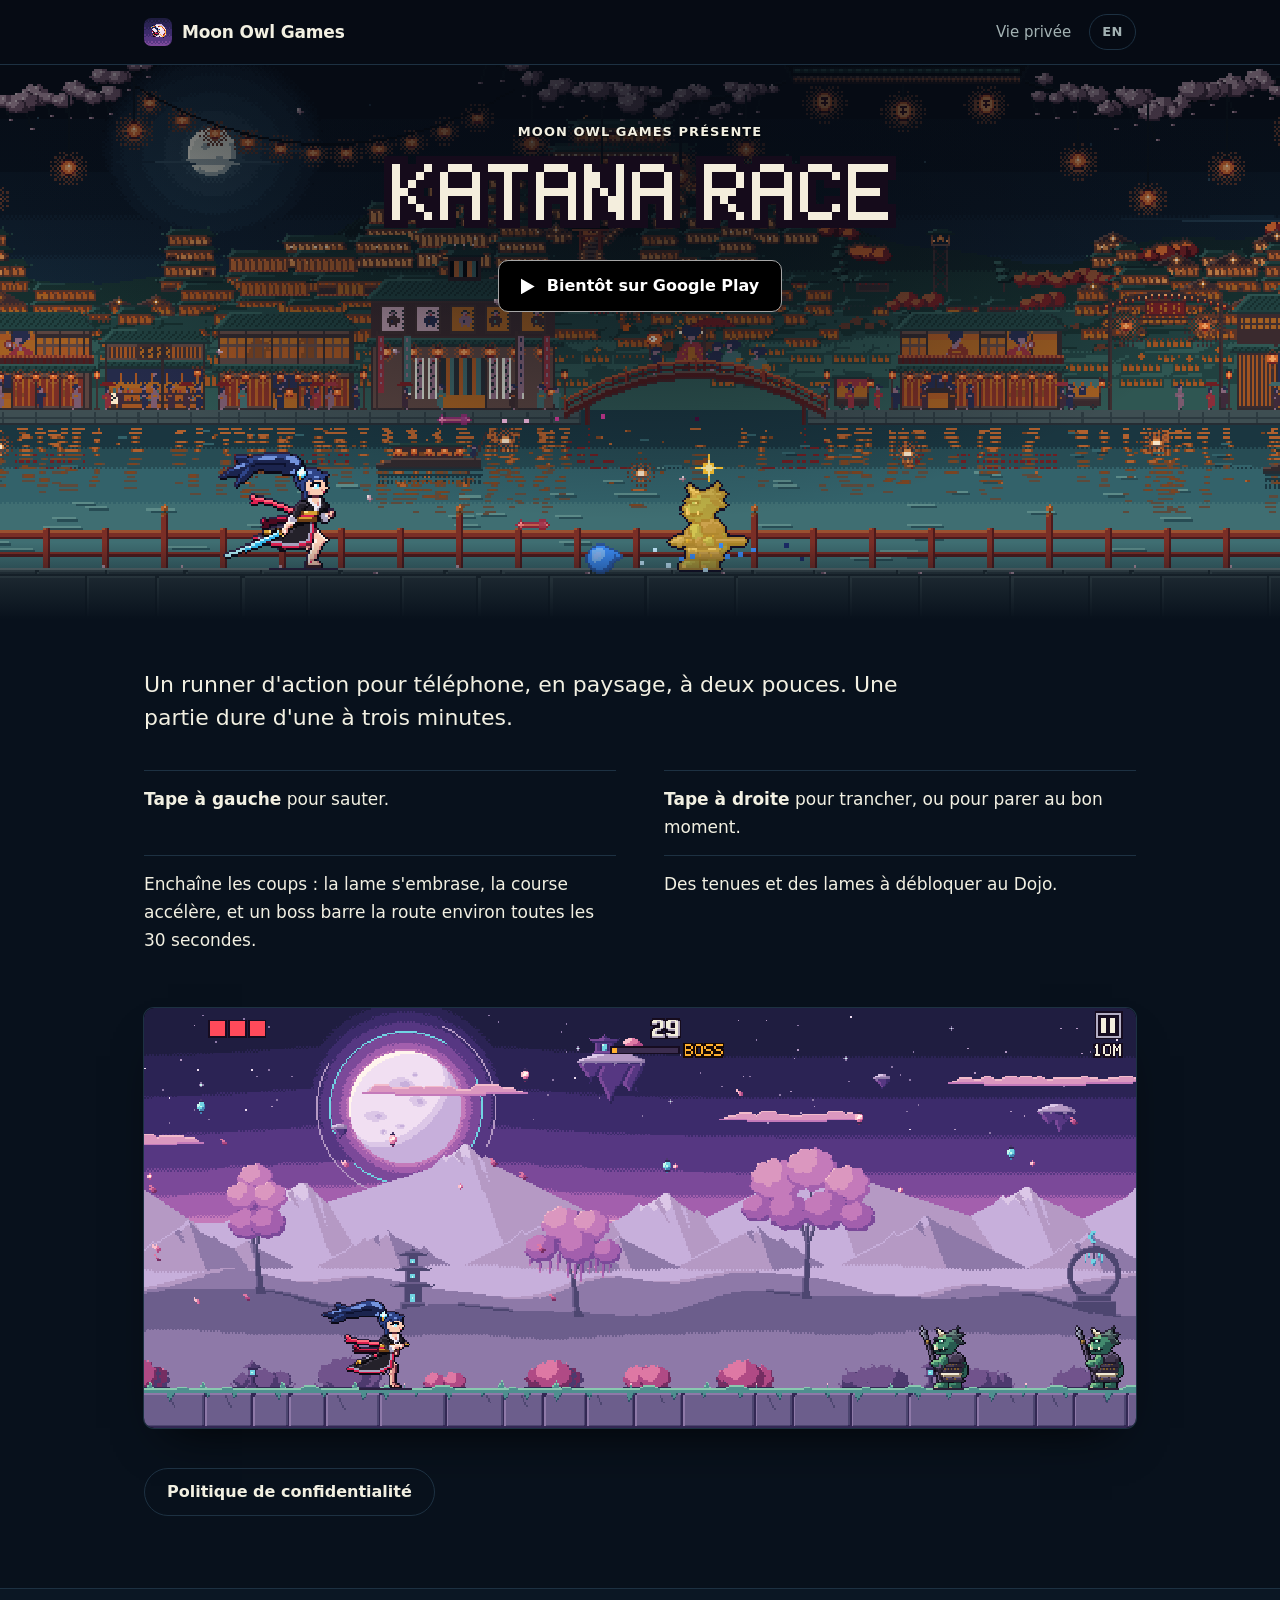
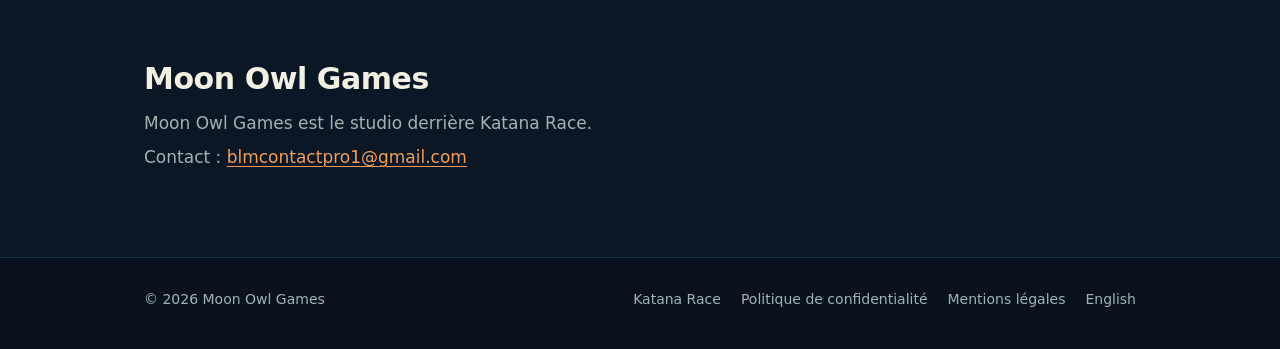
==== fr/index.html @ 65630726 "Moon Owl Games site: home, Katana Race privacy policy and legal notice (EN/FR), 404, app-ads.txt" ====
<!DOCTYPE html>
<html lang="fr">
<head>
<meta charset="utf-8">
<meta name="viewport" content="width=device-width, initial-scale=1">
<title>Katana Race, un jeu de Moon Owl Games</title>
<meta name="description" content="Katana Race : un runner d&#x27;action pour téléphone, par Moon Owl Games. Tape à gauche pour sauter, tape à droite pour trancher ou parer.">
<meta name="color-scheme" content="dark">
<meta name="theme-color" content="#060b14">
<meta name="referrer" content="strict-origin-when-cross-origin">
<link rel="icon" type="image/png" href="../assets/img/icon-128.png">
<link rel="apple-touch-icon" href="../assets/img/icon-512.png">
<link rel="stylesheet" href="../assets/site.css">
<link rel="canonical" href="https://moon-owl-games.github.io/fr/">
<link rel="alternate" hreflang="en" href="https://moon-owl-games.github.io/">
<link rel="alternate" hreflang="fr" href="https://moon-owl-games.github.io/fr/">
<link rel="alternate" hreflang="x-default" href="https://moon-owl-games.github.io/">
<meta property="og:title" content="Katana Race, un jeu de Moon Owl Games">
<meta property="og:description" content="Katana Race : un runner d&#x27;action pour téléphone, par Moon Owl Games. Tape à gauche pour sauter, tape à droite pour trancher ou parer.">
<meta property="og:image" content="https://moon-owl-games.github.io/assets/img/katana-race-1200.png">
<meta property="og:url" content="https://moon-owl-games.github.io/fr/">
<meta property="og:type" content="website">
</head>
<body class="home">
<a class="skip" href="#main">Aller au contenu</a>
<header class="top">
<div class="bar">
<a class="brand" href="../fr/"><img src="../assets/img/icon-128.png" alt="" width="40" height="40"><span class="pixel">Moon Owl Games</span></a>
<nav aria-label="Menu">
<a class="pixel" href="../fr/privacy/">Vie privée</a>
<a class="pixel lang" href="../" hreflang="en" lang="en" title="English">EN</a>
</nav>
</div>
</header>
<main id="main">
<section class="hero" id="katana-race">
<div class="bar">
<p class="kicker pixel">Moon Owl Games présente</p>
<h1 class="title pixel">Katana Race</h1>
<p class="lead">Un runner d'action pour téléphone, en paysage, à deux pouces. Une partie dure d'une à trois minutes.</p>
<figure class="shot">
<img src="../assets/img/katana-race-1200.png" srcset="../assets/img/katana-race-1200.png 1200w, ../assets/img/katana-race-2400.png 2400w" sizes="(min-width: 1032px) 968px, calc(100vw - 32px)" width="1200" height="508" alt="Katana Race en jeu : l'héroïne court dans le monde des esprits sous la pleine lune, deux ennemis l'attendent plus loin.">
</figure>
<ul class="facts">
<li><b class="pixel">Tape à gauche</b> pour sauter.</li>
<li><b class="pixel">Tape à droite</b> pour trancher, ou pour parer au bon moment.</li>
<li>Enchaîne les coups : la lame s'embrase, la course accélère, et un boss barre la route environ toutes les 30 secondes.</li>
<li>Des tenues et des lames à débloquer au <span class="pixel">Dojo</span>.</li>
</ul>
<p class="actions"><span class="btn off pixel">Bientôt sur Google Play</span><a class="btn ghost pixel" href="../fr/privacy/">Politique de confidentialité</a></p>
</div>
</section>
<section class="studio" id="studio">
<div class="bar">
<h2 class="pixel">Moon Owl Games</h2>
<p>Moon Owl Games est le studio derrière Katana Race.</p>
<p id="contact">Contact : <a href="mailto:blmcontactpro1@gmail.com">blmcontactpro1@gmail.com</a></p>
</div>
</section>
</main>
<footer class="foot">
<div class="bar">
<p>© 2026 Moon Owl Games</p>
<ul>
<li><a href="../fr/#katana-race">Katana Race</a></li>
<li><a href="../fr/privacy/">Politique de confidentialité</a></li>
<li><a href="../fr/legal/">Mentions légales</a></li>
<li><a href="../" hreflang="en" lang="en">English</a></li>
</ul>
</div>
</footer>
</body>
</html>
---- assets/site.css ----
/* The sober base, under «clair», «sombre» and «vitrine»: the system's font, one column, generous spacing, no
   ornament. Each theme's stylesheet, after this one, sets its colours:
   --bg the page, --surface a block on it (the contents, a button that leads nowhere), --text, --muted, --line
   (rules and borders), --accent (links, focus), --shot-shadow (under the capture), --mark-bg, --mark-text and
   --mark-line (a field still to fill in). */

:root {
	--text-font: system-ui, -apple-system, "Segoe UI", Roboto, "Helvetica Neue", Arial, sans-serif;
	--wide: 1040px;
	--radius: 10px;
}

* { box-sizing: border-box; }

html { -webkit-text-size-adjust: 100%; text-size-adjust: 100%; }

body {
	margin: 0;
	background: var(--bg);
	color: var(--text);
	font: 17px/1.65 var(--text-font);
	overflow-wrap: break-word;
	-webkit-font-smoothing: antialiased;
}

/* The game's pixels: scaled by whole pixels, never smoothed. */
img { image-rendering: pixelated; }

a { color: var(--accent); text-decoration-thickness: 1px; text-underline-offset: 3px; }
a:hover { color: var(--text); }
:focus-visible { outline: 2px solid var(--accent); outline-offset: 3px; border-radius: 2px; }

.skip { position: absolute; left: 16px; top: -100px; background: var(--text); color: var(--bg); padding: 8px 12px; border-radius: 6px; }
.skip:focus { top: 8px; }

.bar { max-width: var(--wide); margin: 0 auto; padding: 0 16px; }

/* The header: the studio, the policy, the other language. */
.top { border-bottom: 1px solid var(--line); }
.top .bar { display: flex; flex-wrap: wrap; align-items: center; justify-content: space-between; gap: 4px 16px; min-height: 64px; }
.brand { display: flex; align-items: center; gap: 10px; min-height: 44px; color: var(--text); text-decoration: none; font-weight: 650; letter-spacing: -0.01em; }
.brand img { display: block; width: 28px; height: 28px; border-radius: 7px; }
.top nav { display: flex; align-items: center; gap: 4px; }
.top nav a { display: inline-flex; align-items: center; min-height: 44px; padding: 0 10px; color: var(--muted); text-decoration: none; font-size: 15px; }
.top nav a:hover { color: var(--text); }
.top nav .lang { min-height: 36px; margin-left: 4px; padding: 0 12px; border: 1px solid var(--line); border-radius: 999px; font-size: 13px; font-weight: 600; letter-spacing: 0.04em; }

/* Buttons: the store's (filled; a soft block while it leads nowhere) and the policy's (outlined). */
.btn {
	display: inline-flex;
	align-items: center;
	justify-content: center;
	min-height: 48px;
	padding: 0 22px;
	border: 1px solid var(--text);
	border-radius: 999px;
	background: var(--text);
	color: var(--bg);
	font-size: 16px;
	font-weight: 600;
	text-decoration: none;
}
a.btn:hover { background: var(--accent); border-color: var(--accent); color: var(--bg); }
.btn.ghost { background: transparent; border-color: var(--line); color: var(--text); }
a.btn.ghost:hover { background: transparent; border-color: var(--text); color: var(--text); }
.btn.off { background: var(--surface); border-color: var(--line); color: var(--muted); }
.actions { display: flex; flex-wrap: wrap; gap: 12px; margin: 40px 0 0; }

/* The home page. */
.hero { padding: 48px 0 64px; }
.kicker { margin: 0 0 10px; color: var(--muted); font-size: 13px; font-weight: 600; letter-spacing: 0.08em; text-transform: uppercase; }
.title { margin: 0; font-size: 44px; line-height: 1.05; font-weight: 750; letter-spacing: -0.025em; }
.lead { max-width: 34em; margin: 16px 0 36px; color: var(--muted); font-size: 20px; line-height: 1.5; }
.shot { margin: 0; overflow: hidden; border-radius: var(--radius); background: #000; box-shadow: var(--shot-shadow); }
.shot img { display: block; width: 100%; height: auto; }
.facts { display: grid; gap: 0 48px; margin: 36px 0 0; padding: 0; list-style: none; }
.facts li { padding: 14px 0; border-top: 1px solid var(--line); }
.facts b { font-weight: 650; }
.studio { padding: 56px 0 64px; border-top: 1px solid var(--line); }
.studio h2 { margin: 0 0 12px; font-size: 26px; line-height: 1.2; letter-spacing: -0.015em; }
.studio p { margin: 0 0 6px; color: var(--muted); }

/* Documents: the policy and the legal notice. */
.doc { max-width: 44rem; margin: 0 auto; padding: 48px 16px 72px; }
.doc h1 { margin: 0 0 20px; font-size: 34px; line-height: 1.15; font-weight: 750; letter-spacing: -0.02em; }
.doc h2 { margin: 2.4em 0 0.6em; font-size: 21px; line-height: 1.3; letter-spacing: -0.01em; scroll-margin-top: 16px; }
.doc h3 { margin: 1.8em 0 0.4em; font-size: 17px; }
.doc ul { padding-left: 1.3em; }
.doc li { margin: 0.35em 0; }
.doc li::marker { color: var(--muted); }
.doc .note { color: var(--muted); }
.policy .doc > p:first-of-type { color: var(--muted); }
.toc { margin: 32px 0 8px; padding: 20px 24px; border-radius: var(--radius); background: var(--surface); }
.toc > p { margin: 0 0 8px; color: var(--muted); font-size: 13px; font-weight: 650; letter-spacing: 0.08em; text-transform: uppercase; }
.toc ol { margin: 0; padding: 0; list-style: none; columns: 2 17rem; column-gap: 32px; }
.toc li { margin: 3px 0; break-inside: avoid; }
.toc a { color: var(--text); text-decoration: none; }
.toc a:hover { color: var(--accent); text-decoration: underline; }

/* What is still to fill in: never published as is. */
mark.todo { padding: 0 0.25em; border: 1px dashed var(--mark-line); border-radius: 3px; background: var(--mark-bg); color: var(--mark-text); font-weight: 600; }
.draft { margin: 0; padding: 12px 16px; border-bottom: 1px dashed var(--mark-line); background: var(--mark-bg); color: var(--mark-text); text-align: center; font-size: 15px; font-weight: 600; }

/* The 404. */
.lost { padding: 80px 0 96px; text-align: center; }
.lost .code { margin: 0 0 8px; color: var(--muted); font-size: 72px; line-height: 1; font-weight: 750; letter-spacing: -0.03em; }
.lost h1 { margin: 0; font-size: 28px; }
.lost .sub { margin: 4px 0 0; color: var(--muted); }
.lost .actions { justify-content: center; }

/* The footer. */
.foot { padding: 24px 0 32px; border-top: 1px solid var(--line); color: var(--muted); font-size: 14px; }
.foot .bar { display: flex; flex-wrap: wrap; justify-content: space-between; align-items: center; gap: 8px 24px; }
.foot p { margin: 0; }
.foot ul { display: flex; flex-wrap: wrap; gap: 0 20px; margin: 0; padding: 0; list-style: none; }
.foot a { display: inline-block; padding: 6px 0; color: var(--muted); text-decoration: none; }
.foot a:hover { color: var(--text); text-decoration: underline; }

@media (min-width: 720px) {
	.bar { padding: 0 24px; }
	.hero { padding: 88px 0 96px; }
	.title { font-size: 64px; }
	.lead { font-size: 22px; }
	.facts { grid-template-columns: 1fr 1fr; }
	.studio { padding: 72px 0 80px; }
	.studio h2 { font-size: 30px; }
	.doc { padding: 72px 24px 96px; }
	.doc h1 { font-size: 44px; }
}

/* «Vitrine», over the sober base: a game's store page. The Night Canal across the top (img/keyart.png, the game's
   screen at x4), the game's title (img/title.png) and the store's badge over its sky; then plain text on the colours
   of its night (art/palettes/yohana.hex), the lanterns' glow for the links. */

:root {
	--bg: #08111c;
	--surface: #0f1e2d;
	--text: #f2f0e2;
	--muted: #a3b2b3;
	--line: #1d3142;
	--accent: #ee9e5e;
	--shot-shadow: 0 0 0 1px #1d3142, 0 24px 48px -24px rgb(0 0 0 / 0.9);
	--mark-bg: rgb(255 225 74 / 0.14);
	--mark-text: #ffe14a;
	--mark-line: #ffe14a;
	/* The night above the key art, where its scrim starts. */
	--sky: 6 11 20;
	color-scheme: dark;
}

.top { background: rgb(var(--sky)); }

/* The banner: the hero's lines run the page's whole width (full) around the text's column (content); its first four
   rows (art) are the key art's, under the kicker, the title and the store's badge, centred as on the game's title
   screen, then a band where the art shows alone. Below it, the text, the capture and the policy's button. */
.hero {
	display: grid;
	grid-template-columns: [full-start] minmax(16px, 1fr) [content-start] minmax(0, 992px) [content-end] minmax(16px, 1fr) [full-end];
	grid-template-rows: [art-start] auto auto auto minmax(240px, 1fr) [art-end] auto auto auto auto;
	padding: 0 0 72px;
}
.hero .bar, .hero .actions { display: contents; }
.hero .bar > *, .hero .actions > * { grid-column: content; position: relative; z-index: 1; }
.hero::before, .hero::after { content: ""; grid-column: full; grid-row: art; }
.hero::before { background: url("img/keyart.png") 6% 100% / cover no-repeat; image-rendering: pixelated; }
/* The scrim: the sky darker behind the title, the art alone below it, its foot into the page. */
.hero::after {
	background:
		radial-gradient(ellipse 50% 62% at 50% 20%, rgb(var(--sky) / 0.72), rgb(var(--sky) / 0)),
		linear-gradient(to bottom, rgb(var(--sky) / 0.55), rgb(var(--sky) / 0) 46%, rgb(var(--sky) / 0) 86%, var(--bg));
}
.hero .kicker { grid-row: 1; justify-self: center; margin: 0; padding-top: 32px; color: var(--text); text-align: center; text-shadow: 0 1px 2px rgb(0 0 0 / 0.8); }
.hero .title {
	grid-row: 2;
	justify-self: center;
	width: 320px;
	height: 45px;
	margin: 10px 0 0;
	overflow: hidden;
	background: url("img/title.png") 0 0 / 100% 100% no-repeat;
	image-rendering: pixelated;
	text-indent: 100%;
	white-space: nowrap;
}
.hero .lead { grid-row: 5; max-width: 36em; margin: 40px 0 0; color: var(--text); }
.hero .facts { grid-row: 6; }
.hero .shot { grid-row: 7; margin: 40px 0 0; }

/* The store's badge over the art (a placeholder: no store's logo), the policy's button under the capture. */
.hero .btn:not(.ghost) { grid-row: 3; justify-self: center; min-height: 52px; margin-top: 24px; border-color: #a6a6a6; border-radius: 10px; background: #000; color: #fff; }
.hero .btn:not(.ghost)::before { content: ""; width: 14px; height: 16px; margin-right: 12px; background: currentColor; clip-path: polygon(0 0, 100% 50%, 0 100%); }
.hero a.btn:not(.ghost):hover { border-color: #fff; background: #000; color: #fff; }
.hero .btn.ghost { grid-row: 8; justify-self: start; margin-top: 40px; }

.studio { background: #0b1724; }

@media (min-width: 720px) {
	.hero { grid-template-rows: [art-start] auto auto auto minmax(clamp(220px, 24vw, 380px), 1fr) [art-end] auto auto auto auto; }
	.hero::before { background-position: 50% 100%; }
	.hero .kicker { padding-top: 56px; }
	.hero .title { width: 512px; height: 72px; margin-top: 14px; }
	.hero .btn:not(.ghost) { margin-top: 32px; }
	.hero .lead { margin-top: 48px; }
}
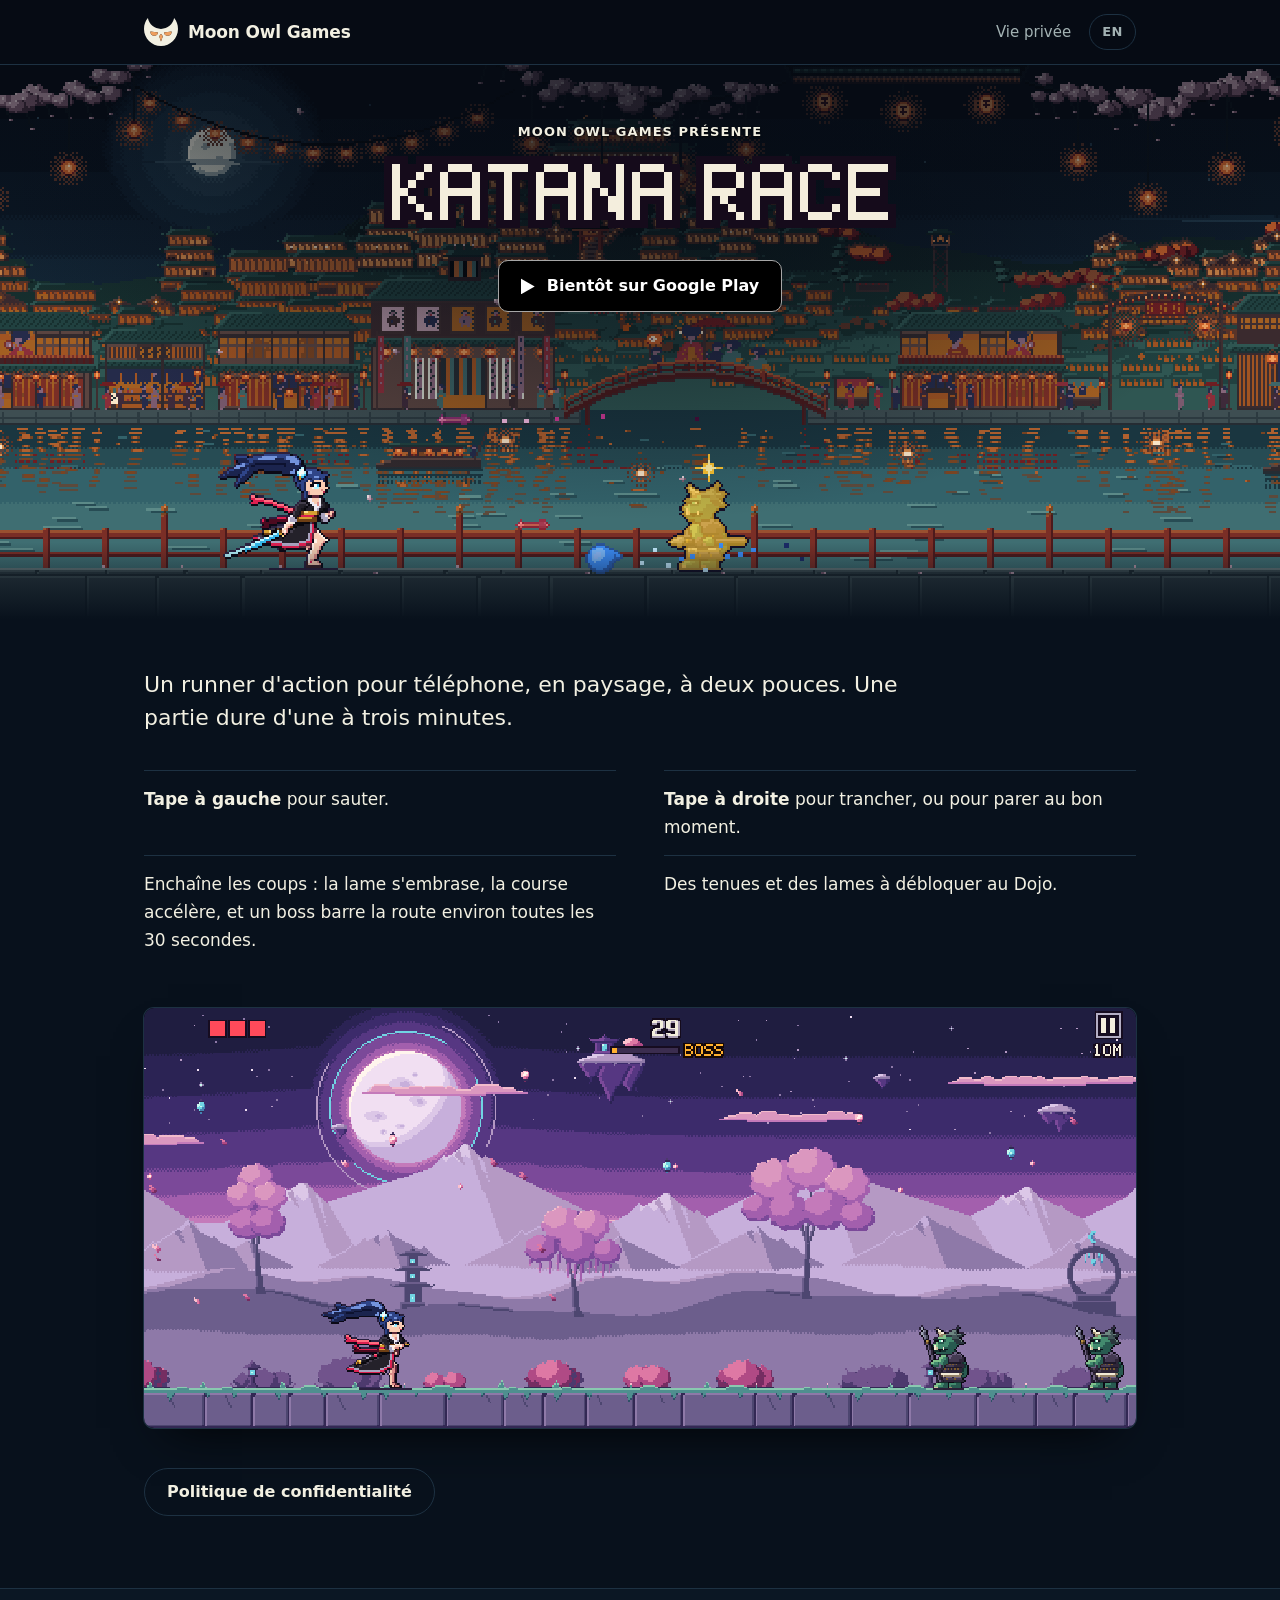
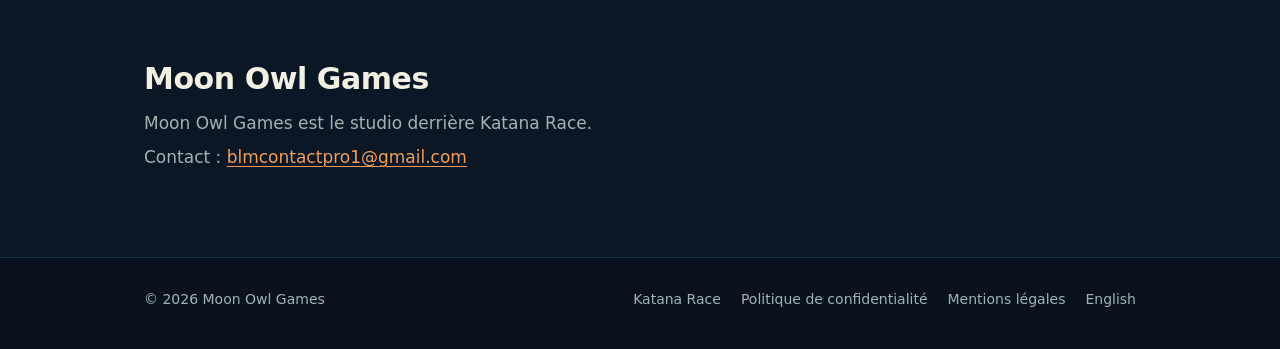
==== commit aa164cde: "Studio logo «Lune cornue»: the mark beside Moon Owl Games in the header (an inline SVG, the head in " ====
--- a/fr/index.html
+++ b/fr/index.html
@@ -8,8 +8,9 @@
 <meta name="color-scheme" content="dark">
 <meta name="theme-color" content="#060b14">
 <meta name="referrer" content="strict-origin-when-cross-origin">
-<link rel="icon" type="image/png" href="../assets/img/icon-128.png">
-<link rel="apple-touch-icon" href="../assets/img/icon-512.png">
+<link rel="icon" href="../favicon.ico" sizes="16x16 32x32 48x48">
+<link rel="icon" type="image/png" sizes="32x32" href="../favicon-32.png">
+<link rel="apple-touch-icon" sizes="180x180" href="../apple-touch-icon.png">
 <link rel="stylesheet" href="../assets/site.css">
 <link rel="canonical" href="https://moon-owl-games.github.io/fr/">
 <link rel="alternate" hreflang="en" href="https://moon-owl-games.github.io/">
@@ -25,7 +26,7 @@
 <a class="skip" href="#main">Aller au contenu</a>
 <header class="top">
 <div class="bar">
-<a class="brand" href="../fr/"><img src="../assets/img/icon-128.png" alt="" width="40" height="40"><span class="pixel">Moon Owl Games</span></a>
+<a class="brand" href="../fr/"><svg class="mark" xmlns="http://www.w3.org/2000/svg" viewBox="0 0 84.00 68.72" width="34" height="28" aria-hidden="true" focusable="false"><path class="head" d="M84 26.72C84 49.92 65.2 68.72 42 68.72C18.8 68.72 0 49.92 0 26.72C0 16.57 3.6 7.26 9.6 0C12.53 15.22 25.92 26.72 42 26.72C58.08 26.72 71.47 15.22 74.4 0C80.4 7.26 84 16.57 84 26.72ZM15.89 32.89C15.83 33.32 15.8 33.77 15.8 34.22C15.8 39.52 20.1 43.82 25.4 43.82C30.25 43.82 34.26 40.23 34.91 35.56ZM68.2 34.22C68.2 33.77 68.17 33.32 68.11 32.89L49.09 35.56C49.74 40.23 53.75 43.82 58.6 43.82C63.9 43.82 68.2 39.52 68.2 34.22ZM42 38.82 37.5 44.9 42 57.82 46.5 44.9Z"/><path class="eyes" d="M15.89 32.89 34.91 35.56C34.26 40.23 30.25 43.82 25.4 43.82C20.1 43.82 15.8 39.52 15.8 34.22C15.8 33.77 15.83 33.32 15.89 32.89ZM68.2 34.22C68.2 39.52 63.9 43.82 58.6 43.82C53.75 43.82 49.74 40.23 49.09 35.56L68.11 32.89C68.17 33.32 68.2 33.77 68.2 34.22ZM42 38.82 46.5 44.9 42 57.82 37.5 44.9Z"/></svg><span class="pixel">Moon Owl Games</span></a>
 <nav aria-label="Menu">
 <a class="pixel" href="../fr/privacy/">Vie privée</a>
 <a class="pixel lang" href="../" hreflang="en" lang="en" title="English">EN</a>
--- a/assets/site.css
+++ b/assets/site.css
@@ -39,7 +39,11 @@
 .top { border-bottom: 1px solid var(--line); }
 .top .bar { display: flex; flex-wrap: wrap; align-items: center; justify-content: space-between; gap: 4px 16px; min-height: 64px; }
 .brand { display: flex; align-items: center; gap: 10px; min-height: 44px; color: var(--text); text-decoration: none; font-weight: 650; letter-spacing: -0.01em; }
-.brand img { display: block; width: 28px; height: 28px; border-radius: 7px; }
+/* The studio's mark (src/mark.svg, from its logo's kit): its head in the text's colour, its eyes and beak in the kit's
+   lantern amber. */
+.brand .mark { display: block; flex: none; width: auto; height: 28px; }
+.brand .head { fill: currentColor; }
+.brand .eyes { fill: #f0a35e; }
 .top nav { display: flex; align-items: center; gap: 4px; }
 .top nav a { display: inline-flex; align-items: center; min-height: 44px; padding: 0 10px; color: var(--muted); text-decoration: none; font-size: 15px; }
 .top nav a:hover { color: var(--text); }
@@ -149,6 +153,8 @@
 }
 
 .top { background: rgb(var(--sky)); }
+/* The studio's mark: the moon of the text, its eyes the lanterns' glow. */
+.brand .eyes { fill: var(--accent); }
 
 /* The banner: the hero's lines run the page's whole width (full) around the text's column (content); its first four
    rows (art) are the key art's, under the kicker, the title and the store's badge, centred as on the game's title
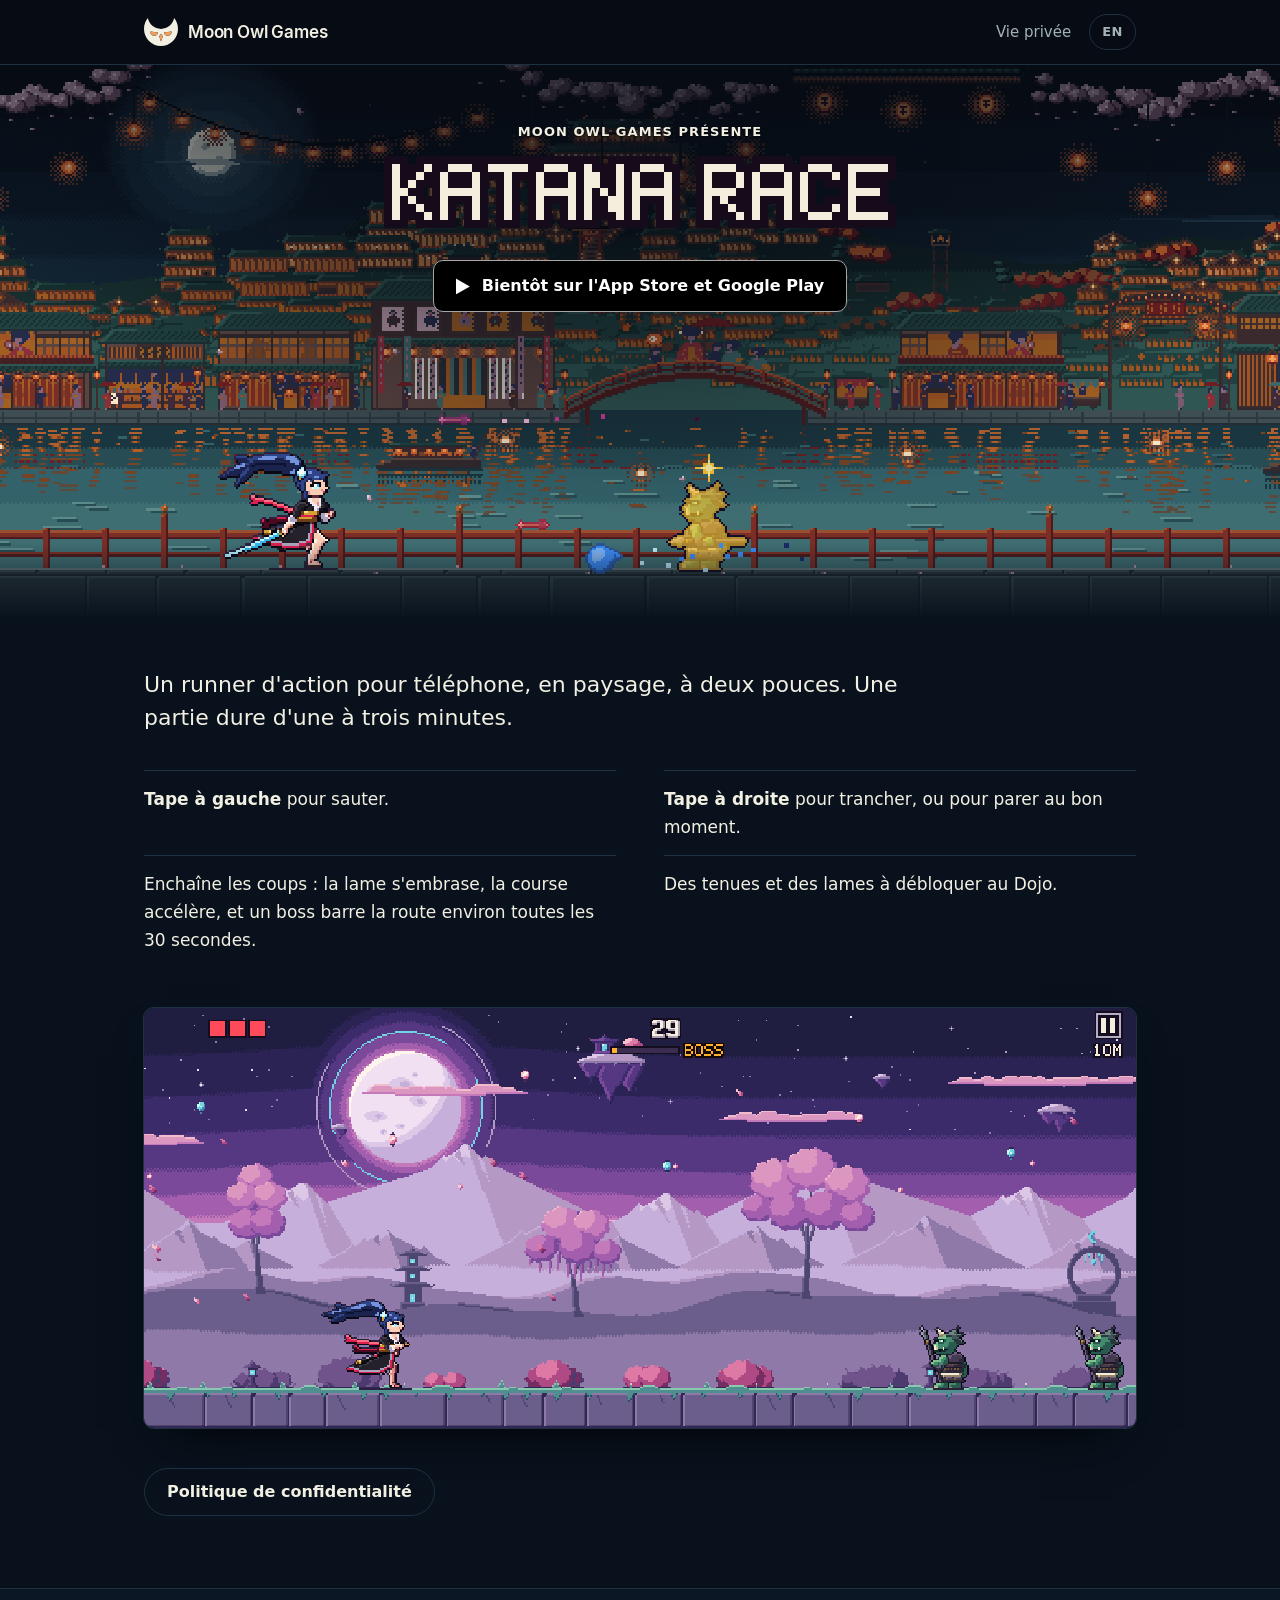
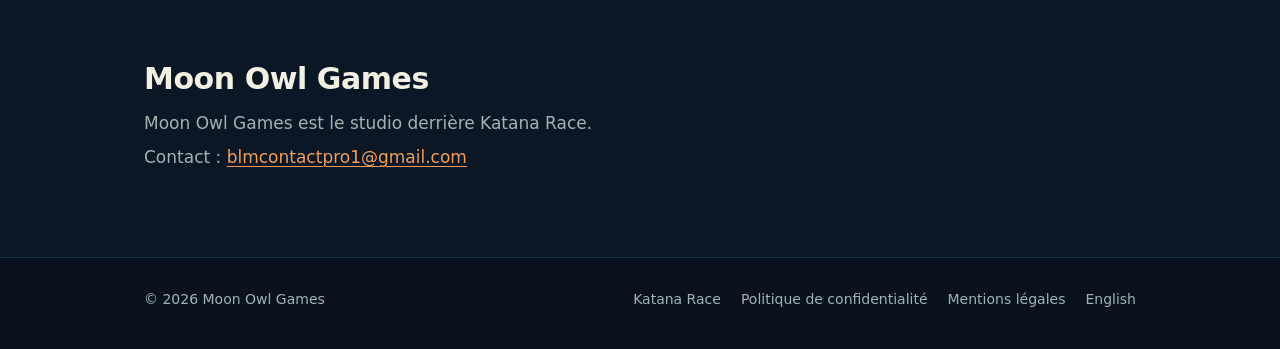
==== commit 40091b7f: "Home: the coming-soon button names the App Store with Google Play (EN «Coming soon to the App Store " ====
--- a/fr/index.html
+++ b/fr/index.html
@@ -48,7 +48,7 @@
 <li>Enchaîne les coups : la lame s'embrase, la course accélère, et un boss barre la route environ toutes les 30 secondes.</li>
 <li>Des tenues et des lames à débloquer au <span class="pixel">Dojo</span>.</li>
 </ul>
-<p class="actions"><span class="btn off pixel">Bientôt sur Google Play</span><a class="btn ghost pixel" href="../fr/privacy/">Politique de confidentialité</a></p>
+<p class="actions"><span class="btn off pixel">Bientôt sur l'App Store et Google Play</span><a class="btn ghost pixel" href="../fr/privacy/">Politique de confidentialité</a></p>
 </div>
 </section>
 <section class="studio" id="studio">
--- a/assets/site.css
+++ b/assets/site.css
@@ -3,6 +3,17 @@
    --bg the page, --surface a block on it (the contents, a button that leads nowhere), --text, --muted, --line
    (rules and borders), --accent (links, focus), --shot-shadow (under the capture), --mark-bg, --mark-text and
    --mark-line (a field still to fill in). */
+
+/* The studio's name in the header, in its logo's font: Inter SemiBold (Inter 4.1 by Rasmus Andersson, SIL Open Font
+   License 1.1: fonts/OFL.txt), cut down to the name's letters (make_assets.py brand), the system's font for any other.
+   block: the name waits for it (4 KB) rather than showing first in another font. */
+@font-face {
+	font-family: "Inter";
+	src: url("fonts/inter-semibold.woff2") format("woff2");
+	font-weight: 600;
+	font-style: normal;
+	font-display: block;
+}
 
 :root {
 	--text-font: system-ui, -apple-system, "Segoe UI", Roboto, "Helvetica Neue", Arial, sans-serif;
@@ -38,7 +49,10 @@
 /* The header: the studio, the policy, the other language. */
 .top { border-bottom: 1px solid var(--line); }
 .top .bar { display: flex; flex-wrap: wrap; align-items: center; justify-content: space-between; gap: 4px 16px; min-height: 64px; }
-.brand { display: flex; align-items: center; gap: 10px; min-height: 44px; color: var(--text); text-decoration: none; font-weight: 650; letter-spacing: -0.01em; }
+/* The studio's inline logo (previews/logo/kit/, lockup-inline): the mark 28 px high, the name in Inter SemiBold at the
+   page's 17 px, 10 px apart; the middle of its capitals at the mark's (Inter's line box centres them: its ascender
+   and descender put the box's middle at the capitals'). */
+.brand { display: flex; align-items: center; gap: 10px; min-height: 44px; color: var(--text); text-decoration: none; font-family: "Inter", var(--text-font); font-weight: 600; letter-spacing: -0.01em; }
 /* The studio's mark (src/mark.svg, from its logo's kit): its head in the text's colour, its eyes and beak in the kit's
    lantern amber. */
 .brand .mark { display: block; flex: none; width: auto; height: 28px; }
@@ -193,7 +207,7 @@
 .hero .shot { grid-row: 7; margin: 40px 0 0; }
 
 /* The store's badge over the art (a placeholder: no store's logo), the policy's button under the capture. */
-.hero .btn:not(.ghost) { grid-row: 3; justify-self: center; min-height: 52px; margin-top: 24px; border-color: #a6a6a6; border-radius: 10px; background: #000; color: #fff; }
+.hero .btn:not(.ghost) { grid-row: 3; justify-self: center; min-height: 52px; margin-top: 24px; border-color: #a6a6a6; border-radius: 10px; background: #000; color: #fff; text-wrap: balance; }
 .hero .btn:not(.ghost)::before { content: ""; width: 14px; height: 16px; margin-right: 12px; background: currentColor; clip-path: polygon(0 0, 100% 50%, 0 100%); }
 .hero a.btn:not(.ghost):hover { border-color: #fff; background: #000; color: #fff; }
 .hero .btn.ghost { grid-row: 8; justify-self: start; margin-top: 40px; }
